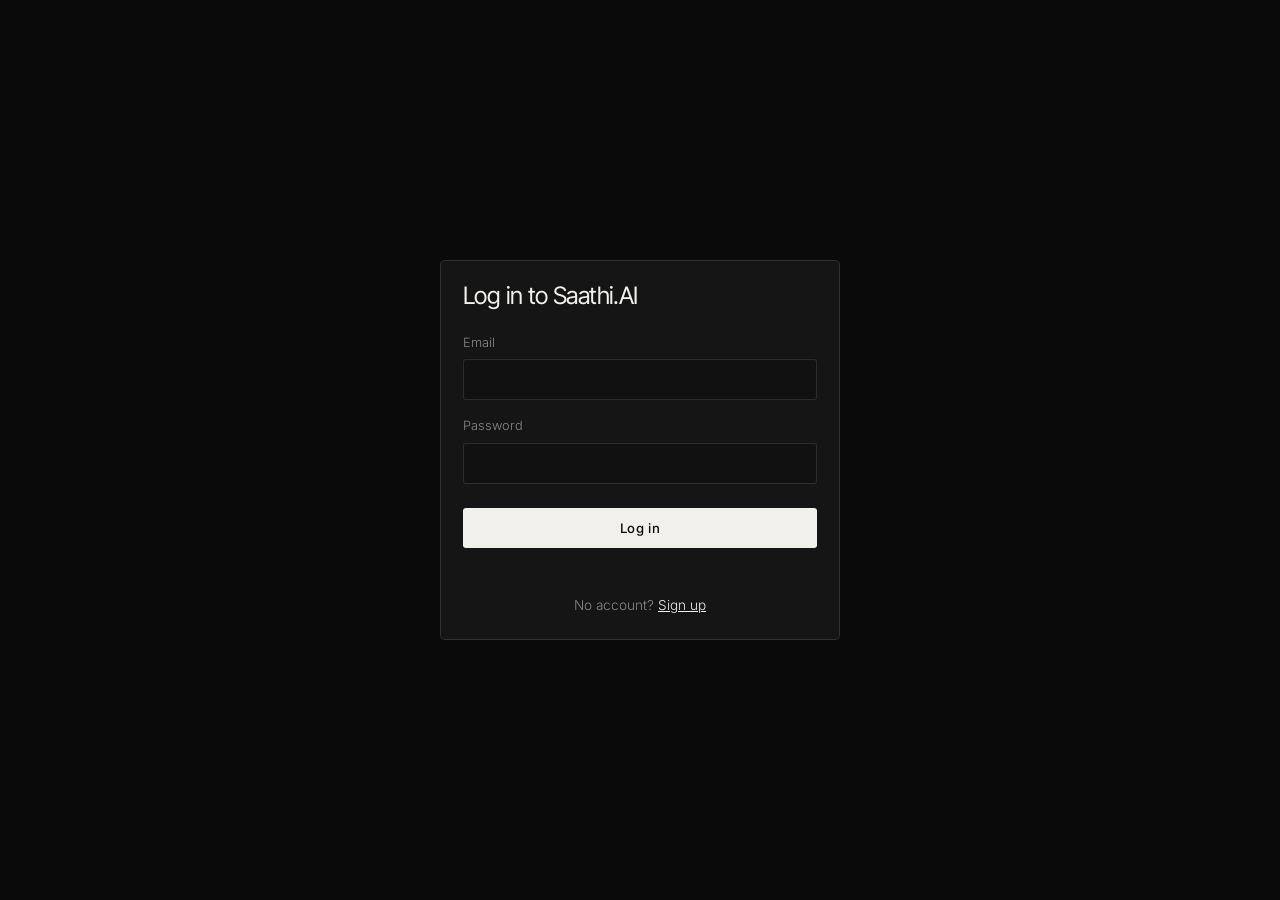
==== frontend/admin.html @ 020dacf7 "feat(auth): add teacher dashboard (history + syllabus) and admin dashboard" ====
<!DOCTYPE html>
<html lang="en" data-theme="dark">
<head>
  <meta charset="UTF-8" />
  <meta name="viewport" content="width=device-width, initial-scale=1.0" />
  <title>Saathi.AI · Admin</title>
  <link rel="preconnect" href="https://fonts.googleapis.com" />
  <link rel="preconnect" href="https://fonts.gstatic.com" crossorigin />
  <link href="https://fonts.googleapis.com/css2?family=Inter+Tight:wght@300;400;500;600&family=Inter:wght@300;400;500;600&display=swap" rel="stylesheet" />
  <link rel="stylesheet" href="css/main.css" />
  <link rel="stylesheet" href="css/dashboard.css" />
  <link rel="stylesheet" href="css/auth.css" />
</head>
<body>

<div class="dash-page">
  <div class="dash-header">
    <h1>Admin</h1>
    <button id="logout-btn" class="btn btn-ghost">Log out</button>
  </div>

  <div class="dash-section">
    <h2>Add teacher</h2>
    <form id="add-teacher-form" class="card" style="max-width: 400px;">
      <div class="auth-field">
        <label for="new-name">Name</label>
        <input type="text" id="new-name" required />
      </div>
      <div class="auth-field">
        <label for="new-email">Email</label>
        <input type="email" id="new-email" required />
      </div>
      <div class="auth-field">
        <label for="new-password">Password</label>
        <input type="password" id="new-password" required minlength="6" />
      </div>
      <button type="submit" class="btn btn-primary auth-submit">Add teacher</button>
      <div class="auth-error" id="add-error"></div>
    </form>
  </div>

  <div class="dash-section">
    <h2>Teachers</h2>
    <div class="teacher-list" id="teacher-list">
      <div class="history-empty">Loading…</div>
    </div>
  </div>
</div>

<script type="module" src="js/admin.js"></script>
</body>
</html>
---- frontend/css/main.css ----
/* =========================================================
   Saathi.AI · Design System (main.css)
   Luxury editorial · monochrome · hairline borders
   Shared by Teacher View (app) and Projector (display)
   ========================================================= */

@import url('https://fonts.googleapis.com/css2?family=Inter+Tight:wght@300;400;500;600&family=Inter:wght@300;400;500;600&family=Noto+Sans+Malayalam:wght@400;600&family=Noto+Sans+Devanagari:wght@400;600&display=swap');

/* ── CSS Variables ── */
:root {
  /* Dark (default) · near-black canvas, warm off-white ink */
  --bg-primary:   #0a0a0a;
  --bg-secondary: #111111;
  --bg-card:      #151515;
  --bg-hover:     #1c1c1c;
  --text-primary:   #f2f0eb;
  --text-secondary: #8a8884;
  --text-muted:     #56544f;
  --accent:       #f2f0eb;          /* monochrome · the ink is the accent */
  --accent-hover: #ffffff;
  --accent-ink:   #0a0a0a;          /* text on accent-filled surfaces */
  --accent-light: rgba(242, 240, 235, 0.07);
  --success: #7fd1a0;
  --warning: #e3c275;
  --danger:  #e89393;
  --border:        rgba(242, 240, 235, 0.12);
  --border-accent: rgba(242, 240, 235, 0.32);
  --shadow:    0 16px 48px rgba(0, 0, 0, 0.5);
  --shadow-sm: 0 4px 16px rgba(0, 0, 0, 0.4);
  --radius:    5px;
  --radius-sm: 3px;
  --radius-lg: 8px;
  --transition: 220ms cubic-bezier(0.22, 1, 0.36, 1);
  --font-display: 'Inter Tight', 'Inter', sans-serif;
  --font-body:    'Inter', 'Noto Sans Malayalam', 'Noto Sans Devanagari', sans-serif;
}

[data-theme="light"] {
  /* Light · warm paper, near-black ink */
  --bg-primary:   #f4f2ed;
  --bg-secondary: #eceae3;
  --bg-card:      #ffffff;
  --bg-hover:     #e6e3da;
  --text-primary:   #14130f;
  --text-secondary: #5c5a54;
  --text-muted:     #9a978f;
  --accent:       #14130f;
  --accent-hover: #000000;
  --accent-ink:   #f4f2ed;
  --accent-light: rgba(20, 19, 15, 0.06);
  --success: #2f8f5b;
  --warning: #b07d18;
  --danger:  #c0504a;
  --border:        rgba(20, 19, 15, 0.14);
  --border-accent: rgba(20, 19, 15, 0.34);
  --shadow:    0 16px 48px rgba(0, 0, 0, 0.12);
  --shadow-sm: 0 4px 16px rgba(0, 0, 0, 0.08);
}

/* ── Reset ── */
*, *::before, *::after {
  box-sizing: border-box;
  margin: 0;
  padding: 0;
}

html { scroll-behavior: smooth; }

body {
  font-family: var(--font-body);
  font-weight: 300;
  background: var(--bg-primary);
  color: var(--text-primary);
  line-height: 1.6;
  min-height: 100vh;
  -webkit-font-smoothing: antialiased;
  transition: background var(--transition), color var(--transition);
}

::selection { background: var(--text-primary); color: var(--bg-primary); }

/* ── Typography ── */
h1, h2, h3, h4, h5 {
  font-family: var(--font-display);
  font-weight: 400;
  line-height: 1.08;
  letter-spacing: -0.025em;
}
h1 { font-size: clamp(2rem, 5vw, 3.5rem); }
h2 { font-size: clamp(1.5rem, 3vw, 2.25rem); }
h3 { font-size: clamp(1.2rem, 2vw, 1.5rem); }
h4 { font-size: 1.1rem; }
p  { color: var(--text-secondary); }

a { color: var(--text-primary); text-decoration: none; transition: opacity var(--transition); }
a:hover { opacity: 0.7; }

/* ── Buttons ── */
.btn {
  display: inline-flex;
  align-items: center;
  gap: 8px;
  padding: 11px 22px;
  border-radius: var(--radius-sm);
  border: 1px solid transparent;
  cursor: pointer;
  font-family: var(--font-body);
  font-size: 0.82rem;
  font-weight: 500;
  letter-spacing: 0.02em;
  transition: all var(--transition);
  white-space: nowrap;
}

.btn-primary {
  background: var(--accent);
  color: var(--accent-ink);
}
.btn-primary:hover { background: var(--accent-hover); transform: translateY(-1px); }

.btn-secondary {
  background: transparent;
  color: var(--text-primary);
  border-color: var(--border);
}
.btn-secondary:hover { background: var(--bg-hover); border-color: var(--border-accent); }

.btn-ghost {
  background: transparent;
  color: var(--text-secondary);
  border-color: var(--border);
}
.btn-ghost:hover { background: var(--bg-hover); color: var(--text-primary); }

.btn-danger {
  background: transparent;
  color: var(--danger);
  border-color: color-mix(in srgb, var(--danger) 40%, transparent);
}
.btn-danger:hover { background: color-mix(in srgb, var(--danger) 12%, transparent); }

.btn-lg { padding: 15px 30px; font-size: 0.9rem; letter-spacing: 0.04em; }
.btn-sm { padding: 6px 14px; font-size: 0.75rem; }
.btn-icon { padding: 8px; border-radius: var(--radius-sm); }

.btn:disabled { opacity: 0.35; cursor: not-allowed; transform: none !important; }

/* ── Cards ── */
.card {
  background: var(--bg-card);
  border: 1px solid var(--border);
  border-radius: var(--radius);
  padding: 22px;
  transition: background var(--transition), border-color var(--transition);
}
.card-hover:hover { background: var(--bg-hover); border-color: var(--border-accent); }

/* ── Badge ── */
.badge {
  display: inline-flex;
  align-items: center;
  gap: 6px;
  padding: 4px 12px;
  border: 1px solid var(--border);
  border-radius: 100px;
  font-size: 0.68rem;
  font-weight: 500;
  text-transform: uppercase;
  letter-spacing: 0.12em;
  color: var(--text-secondary);
  background: var(--accent-light);
}
.badge-concept,
.badge-quiz,
.badge-translate,
.badge-activity,
.badge-unclear { color: var(--text-secondary); }

/* ── Spinner ── */
.spinner {
  display: inline-block;
  width: 18px; height: 18px;
  border: 1.5px solid var(--border);
  border-top-color: var(--text-primary);
  border-radius: 50%;
  animation: spin 0.7s linear infinite;
}
@keyframes spin { to { transform: rotate(360deg); } }

/* ── Pulse animation (mic) ── */
@keyframes pulse-ring {
  0%   { transform: scale(1); opacity: 0.7; }
  100% { transform: scale(1.7); opacity: 0; }
}
.pulse::after {
  content: '';
  position: absolute;
  inset: 0;
  border-radius: inherit;
  background: var(--danger);
  animation: pulse-ring 1.3s ease-out infinite;
  z-index: -1;
}

/* ── Scrollbar ── */
::-webkit-scrollbar { width: 6px; height: 6px; }
::-webkit-scrollbar-track { background: transparent; }
::-webkit-scrollbar-thumb { background: var(--border); border-radius: 3px; }
::-webkit-scrollbar-thumb:hover { background: var(--text-muted); }

/* ── Utility classes ── */
.sr-only { position: absolute; width: 1px; height: 1px; overflow: hidden; clip: rect(0,0,0,0); }
.flex     { display: flex; }
.flex-col { flex-direction: column; }
.items-center { align-items: center; }
.justify-between { justify-content: space-between; }
.gap-8  { gap: 8px; }
.gap-12 { gap: 12px; }
.gap-16 { gap: 16px; }
.text-accent   { color: var(--text-primary); }
.text-muted    { color: var(--text-muted); }
.text-success  { color: var(--success); }
.text-danger   { color: var(--danger); }
.text-warning  { color: var(--warning); }
.text-sm { font-size: 0.875rem; }
.text-xs { font-size: 0.75rem; }
.font-bold { font-weight: 600; }
.font-semibold { font-weight: 500; }
.truncate { overflow: hidden; text-overflow: ellipsis; white-space: nowrap; }
.hidden { display: none !important; }
---- frontend/css/dashboard.css ----
/* dashboard.css · Teacher/admin dashboard shared layout — builds on main.css tokens */

.dash-page {
  min-height: 100vh;
  padding: 32px 24px;
  max-width: 900px;
  margin: 0 auto;
}

.dash-header {
  display: flex;
  align-items: center;
  justify-content: space-between;
  margin-bottom: 32px;
}

.dash-header h1 {
  font-size: 1.4rem;
}

.dash-section {
  margin-bottom: 40px;
}

.dash-section h2 {
  font-size: 1.05rem;
  margin-bottom: 14px;
}

.history-list,
.teacher-list {
  display: flex;
  flex-direction: column;
  gap: 10px;
}

.history-item {
  display: flex;
  justify-content: space-between;
  align-items: center;
  gap: 12px;
}

.history-item .meta {
  font-size: 0.8rem;
  color: var(--text-secondary);
  margin-top: 2px;
}

.history-empty {
  color: var(--text-muted);
  padding: 32px 0;
  text-align: center;
}

.syllabus-controls {
  display: flex;
  gap: 12px;
  margin-bottom: 12px;
  flex-wrap: wrap;
}

.syllabus-controls select {
  padding: 8px 10px;
  border-radius: var(--radius-sm);
  border: 1px solid var(--border);
  background: var(--bg-secondary);
  color: var(--text-primary);
  font-family: var(--font-body);
  font-size: 0.85rem;
}

.syllabus-textarea {
  width: 100%;
  min-height: 220px;
  padding: 14px;
  border-radius: var(--radius-sm);
  border: 1px solid var(--border);
  background: var(--bg-secondary);
  color: var(--text-primary);
  font-family: var(--font-body);
  font-size: 0.9rem;
  line-height: 1.6;
  resize: vertical;
}

.syllabus-textarea:focus {
  outline: none;
  border-color: var(--border-accent);
}

.syllabus-footer {
  display: flex;
  align-items: center;
  gap: 14px;
  margin-top: 12px;
}

.syllabus-status {
  font-size: 0.8rem;
  color: var(--text-muted);
}
---- frontend/css/auth.css ----
/* auth.css · Login/signup page layout — builds on main.css tokens */

.auth-page {
  min-height: 100vh;
  display: flex;
  align-items: center;
  justify-content: center;
  padding: 24px;
}

.auth-card {
  width: 100%;
  max-width: 400px;
}

.auth-card h1 {
  font-size: 1.5rem;
  margin-bottom: 24px;
}

.auth-field {
  margin-bottom: 16px;
}

.auth-field label {
  display: block;
  font-size: 0.8rem;
  color: var(--text-secondary);
  margin-bottom: 6px;
}

.auth-field input {
  width: 100%;
  padding: 10px 12px;
  border-radius: var(--radius-sm);
  border: 1px solid var(--border);
  background: var(--bg-secondary);
  color: var(--text-primary);
  font-family: var(--font-body);
  font-size: 0.95rem;
}

.auth-field input:focus {
  outline: none;
  border-color: var(--border-accent);
}

.auth-submit {
  width: 100%;
  justify-content: center;
  margin-top: 8px;
}

.auth-error {
  color: var(--danger);
  font-size: 0.82rem;
  margin-top: 12px;
  min-height: 1.2em;
}

.auth-switch {
  margin-top: 20px;
  font-size: 0.85rem;
  text-align: center;
  color: var(--text-secondary);
}

.auth-switch a {
  text-decoration: underline;
}
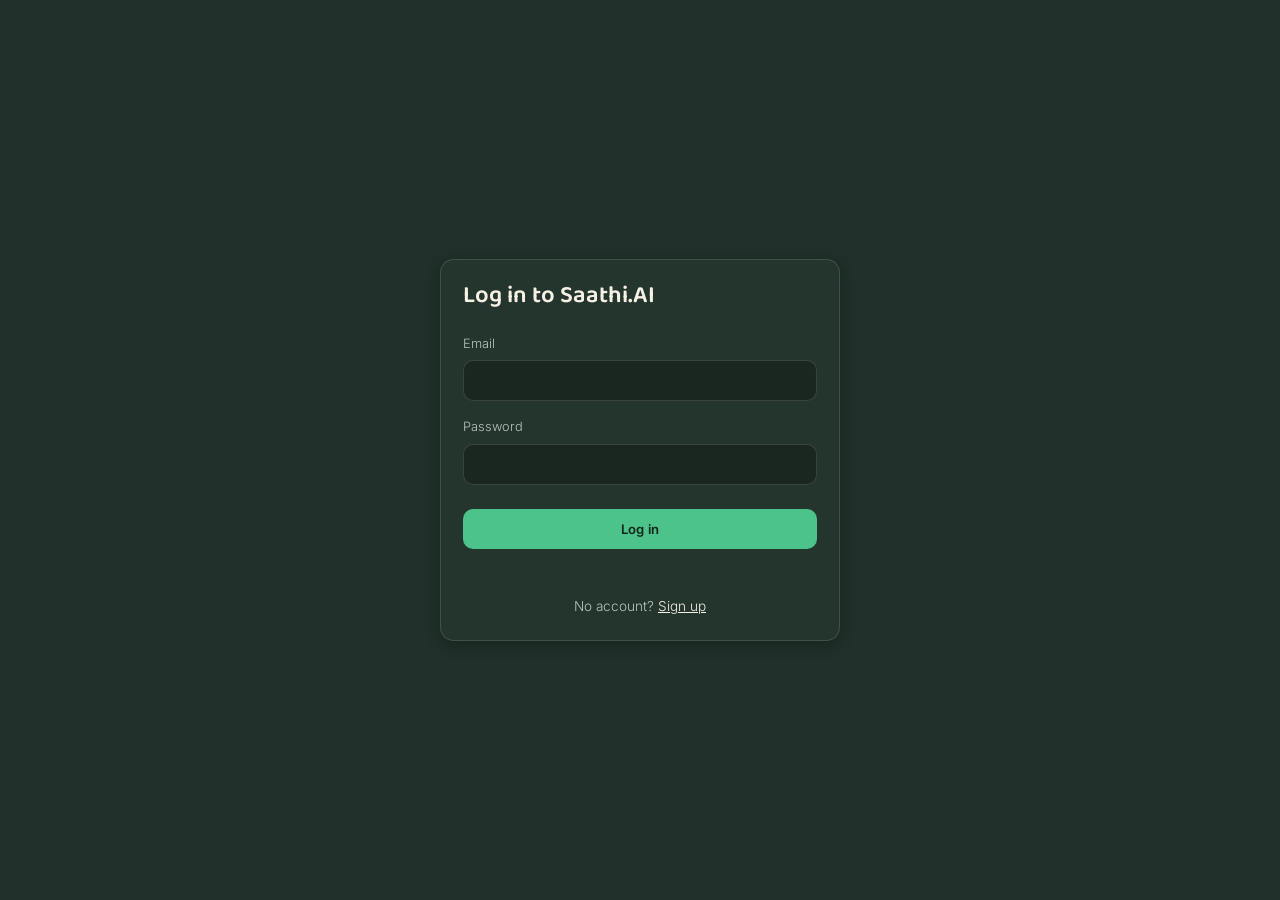
==== commit b4c41e31: "Redesign visual system for a classroom audience, add admin analytics Design: replaces the near-black" ====
--- a/frontend/admin.html
+++ b/frontend/admin.html
@@ -6,7 +6,7 @@
   <title>Saathi.AI · Admin</title>
   <link rel="preconnect" href="https://fonts.googleapis.com" />
   <link rel="preconnect" href="https://fonts.gstatic.com" crossorigin />
-  <link href="https://fonts.googleapis.com/css2?family=Inter+Tight:wght@300;400;500;600&family=Inter:wght@300;400;500;600&display=swap" rel="stylesheet" />
+  <link href="https://fonts.googleapis.com/css2?family=Baloo+2:wght@500;600;700;800&family=Inter:wght@300;400;500;600&display=swap" rel="stylesheet" />
   <link rel="stylesheet" href="css/main.css" />
   <link rel="stylesheet" href="css/dashboard.css" />
   <link rel="stylesheet" href="css/auth.css" />
@@ -17,6 +17,34 @@
   <div class="dash-header">
     <h1>Admin</h1>
     <button id="logout-btn" class="btn btn-ghost">Log out</button>
+  </div>
+
+  <div class="dash-section">
+    <div class="bento-grid" id="admin-stats">
+      <div class="bento-card">
+        <div class="bento-card-header"><span class="bento-icon">✓</span><span class="bento-label">Teachers</span></div>
+        <div class="bento-count-row">
+          <div><div class="bento-stat-num" id="stat-total-teachers">0</div><div class="bento-stat-label">total</div></div>
+          <div><div class="bento-stat-num" id="stat-active-teachers">0</div><div class="bento-stat-label">active</div></div>
+        </div>
+      </div>
+      <div class="bento-card">
+        <div class="bento-card-header"><span class="bento-icon">▶</span><span class="bento-label">AI sessions</span></div>
+        <div class="bento-stat-num" id="stat-total-sessions" style="text-align:center;">0</div>
+      </div>
+      <div class="bento-card">
+        <div class="bento-card-header"><span class="bento-icon">◐</span><span class="bento-label">Classes scheduled</span></div>
+        <div class="bento-stat-num" id="stat-total-scheduled" style="text-align:center;">0</div>
+      </div>
+    </div>
+  </div>
+
+  <div class="dash-section">
+    <h2>Grade &amp; subject coverage</h2>
+    <p class="text-sm text-muted" style="margin-bottom:14px;">Which teachers have prepared a syllabus for each grade and subject. Empty cells are gaps with no teacher currently assigned.</p>
+    <div class="card" style="overflow-x:auto;">
+      <table class="coverage-table" id="coverage-table"></table>
+    </div>
   </div>
 
   <div class="dash-section">
--- a/frontend/css/main.css
+++ b/frontend/css/main.css
@@ -1,60 +1,66 @@
 /* =========================================================
    Saathi.AI · Design System (main.css)
-   Luxury editorial · monochrome · hairline borders
+   Notebook paper by day, chalkboard by night
    Shared by Teacher View (app) and Projector (display)
    ========================================================= */
 
-@import url('https://fonts.googleapis.com/css2?family=Inter+Tight:wght@300;400;500;600&family=Inter:wght@300;400;500;600&family=Noto+Sans+Malayalam:wght@400;600&family=Noto+Sans+Devanagari:wght@400;600&display=swap');
+@import url('https://fonts.googleapis.com/css2?family=Baloo+2:wght@500;600;700;800&family=Inter:wght@300;400;500;600&family=Noto+Sans+Malayalam:wght@400;600&family=Noto+Sans+Devanagari:wght@400;600&display=swap');
 
 /* ── CSS Variables ── */
 :root {
-  /* Dark (default) · near-black canvas, warm off-white ink */
-  --bg-primary:   #0a0a0a;
-  --bg-secondary: #111111;
-  --bg-card:      #151515;
-  --bg-hover:     #1c1c1c;
-  --text-primary:   #f2f0eb;
-  --text-secondary: #8a8884;
-  --text-muted:     #56544f;
-  --accent:       #f2f0eb;          /* monochrome · the ink is the accent */
-  --accent-hover: #ffffff;
-  --accent-ink:   #0a0a0a;          /* text on accent-filled surfaces */
-  --accent-light: rgba(242, 240, 235, 0.07);
-  --success: #7fd1a0;
-  --warning: #e3c275;
-  --danger:  #e89393;
-  --border:        rgba(242, 240, 235, 0.12);
-  --border-accent: rgba(242, 240, 235, 0.32);
-  --shadow:    0 16px 48px rgba(0, 0, 0, 0.5);
-  --shadow-sm: 0 4px 16px rgba(0, 0, 0, 0.4);
-  --radius:    5px;
-  --radius-sm: 3px;
-  --radius-lg: 8px;
+  /* Dark (default) · slate chalkboard, chalk-white ink, bright chalk accents */
+  --bg-primary:   #21302a;
+  --bg-secondary: #1a2620;
+  --bg-card:      #24352d;
+  --bg-hover:     #2c4038;
+  --text-primary:   #f6f1e4;
+  --text-secondary: #b9c4bc;
+  --text-muted:     #7c8a82;
+  --accent:       #4cc38a;          /* chalk green */
+  --accent-hover: #63d89e;
+  --accent-ink:   #14231c;          /* text on accent-filled surfaces */
+  --accent-light: rgba(76, 195, 138, 0.16);
+  --secondary:    #ffb13c;          /* marigold */
+  --sky:          #5cb8ff;
+  --pink:         #ff8fb3;
+  --success: #4cc38a;
+  --warning: #ffb13c;
+  --danger:  #ff7a6b;
+  --border:        rgba(246, 241, 228, 0.14);
+  --border-accent: rgba(246, 241, 228, 0.34);
+  --shadow:    0 16px 40px rgba(10, 18, 14, 0.45);
+  --shadow-sm: 0 4px 14px rgba(10, 18, 14, 0.35);
+  --radius:    14px;
+  --radius-sm: 10px;
+  --radius-lg: 20px;
   --transition: 220ms cubic-bezier(0.22, 1, 0.36, 1);
-  --font-display: 'Inter Tight', 'Inter', sans-serif;
+  --font-display: 'Baloo 2', 'Inter', sans-serif;
   --font-body:    'Inter', 'Noto Sans Malayalam', 'Noto Sans Devanagari', sans-serif;
 }
 
 [data-theme="light"] {
-  /* Light · warm paper, near-black ink */
-  --bg-primary:   #f4f2ed;
-  --bg-secondary: #eceae3;
+  /* Light · warm notebook paper, pencil-brown ink, bright chalk accents */
+  --bg-primary:   #fff8ec;
+  --bg-secondary: #fbf0dc;
   --bg-card:      #ffffff;
-  --bg-hover:     #e6e3da;
-  --text-primary:   #14130f;
-  --text-secondary: #5c5a54;
-  --text-muted:     #9a978f;
-  --accent:       #14130f;
-  --accent-hover: #000000;
-  --accent-ink:   #f4f2ed;
-  --accent-light: rgba(20, 19, 15, 0.06);
-  --success: #2f8f5b;
-  --warning: #b07d18;
-  --danger:  #c0504a;
-  --border:        rgba(20, 19, 15, 0.14);
-  --border-accent: rgba(20, 19, 15, 0.34);
-  --shadow:    0 16px 48px rgba(0, 0, 0, 0.12);
-  --shadow-sm: 0 4px 16px rgba(0, 0, 0, 0.08);
+  --bg-hover:     #fdefd8;
+  --text-primary:   #2b2118;
+  --text-secondary: #6b5d4f;
+  --text-muted:     #a69a89;
+  --accent:       #2fa36b;
+  --accent-hover: #268a5a;
+  --accent-ink:   #ffffff;
+  --accent-light: rgba(47, 163, 107, 0.12);
+  --secondary:    #ff9f1c;
+  --sky:          #3fa9f5;
+  --pink:         #ff6fa8;
+  --success: #2fa36b;
+  --warning: #e08e00;
+  --danger:  #e1503f;
+  --border:        rgba(43, 33, 24, 0.13);
+  --border-accent: rgba(43, 33, 24, 0.30);
+  --shadow:    0 16px 40px rgba(107, 74, 26, 0.14);
+  --shadow-sm: 0 4px 14px rgba(107, 74, 26, 0.10);
 }
 
 /* ── Reset ── */
@@ -82,9 +88,8 @@
 /* ── Typography ── */
 h1, h2, h3, h4, h5 {
   font-family: var(--font-display);
-  font-weight: 400;
-  line-height: 1.08;
-  letter-spacing: -0.025em;
+  font-weight: 600;
+  line-height: 1.15;
 }
 h1 { font-size: clamp(2rem, 5vw, 3.5rem); }
 h2 { font-size: clamp(1.5rem, 3vw, 2.25rem); }
@@ -115,11 +120,12 @@
 .btn-primary {
   background: var(--accent);
   color: var(--accent-ink);
+  font-weight: 600;
 }
 .btn-primary:hover { background: var(--accent-hover); transform: translateY(-1px); }
 
 .btn-secondary {
-  background: transparent;
+  background: var(--bg-card);
   color: var(--text-primary);
   border-color: var(--border);
 }
@@ -139,8 +145,8 @@
 }
 .btn-danger:hover { background: color-mix(in srgb, var(--danger) 12%, transparent); }
 
-.btn-lg { padding: 15px 30px; font-size: 0.9rem; letter-spacing: 0.04em; }
-.btn-sm { padding: 6px 14px; font-size: 0.75rem; }
+.btn-lg { padding: 15px 30px; font-size: 0.95rem; }
+.btn-sm { padding: 7px 16px; font-size: 0.8rem; }
 .btn-icon { padding: 8px; border-radius: var(--radius-sm); }
 
 .btn:disabled { opacity: 0.35; cursor: not-allowed; transform: none !important; }
@@ -151,30 +157,29 @@
   border: 1px solid var(--border);
   border-radius: var(--radius);
   padding: 22px;
-  transition: background var(--transition), border-color var(--transition);
-}
-.card-hover:hover { background: var(--bg-hover); border-color: var(--border-accent); }
+  box-shadow: var(--shadow-sm);
+  transition: background var(--transition), border-color var(--transition), transform var(--transition);
+}
+.card-hover:hover { background: var(--bg-hover); border-color: var(--border-accent); transform: translateY(-2px); }
 
 /* ── Badge ── */
 .badge {
   display: inline-flex;
   align-items: center;
   gap: 6px;
-  padding: 4px 12px;
-  border: 1px solid var(--border);
+  padding: 5px 13px;
+  border: 1px solid transparent;
   border-radius: 100px;
-  font-size: 0.68rem;
-  font-weight: 500;
-  text-transform: uppercase;
-  letter-spacing: 0.12em;
-  color: var(--text-secondary);
+  font-size: 0.74rem;
+  font-weight: 600;
+  color: var(--text-primary);
   background: var(--accent-light);
 }
-.badge-concept,
-.badge-quiz,
-.badge-translate,
-.badge-activity,
-.badge-unclear { color: var(--text-secondary); }
+.badge-concept   { color: var(--accent-ink);  background: var(--accent); }
+.badge-quiz      { color: var(--accent-ink);  background: var(--secondary); }
+.badge-translate { color: var(--accent-ink);  background: var(--sky); }
+.badge-activity  { color: var(--accent-ink);  background: var(--pink); }
+.badge-unclear   { color: var(--text-secondary); background: var(--accent-light); }
 
 /* ── Spinner ── */
 .spinner {
--- a/frontend/css/dashboard.css
+++ b/frontend/css/dashboard.css
@@ -100,3 +100,332 @@
   font-size: 0.8rem;
   color: var(--text-muted);
 }
+
+.tt-controls {
+  display: flex;
+  gap: 16px;
+  margin-bottom: 14px;
+  flex-wrap: wrap;
+}
+
+.tt-field {
+  display: flex;
+  flex-direction: column;
+  gap: 6px;
+}
+
+.tt-field label {
+  font-size: 0.78rem;
+  color: var(--text-secondary);
+}
+
+.tt-field input,
+.tt-field select {
+  padding: 8px 10px;
+  border-radius: var(--radius-sm);
+  border: 1px solid var(--border);
+  background: var(--bg-secondary);
+  color: var(--text-primary);
+  font-family: var(--font-body);
+  font-size: 0.85rem;
+}
+
+.tt-progress {
+  margin-top: 18px;
+}
+
+.tt-progress-bar {
+  width: 100%;
+  height: 8px;
+  border-radius: 4px;
+  background: var(--bg-secondary);
+  border: 1px solid var(--border);
+  overflow: hidden;
+}
+
+.tt-progress-fill {
+  height: 100%;
+  background: var(--accent);
+  transition: width var(--transition);
+}
+
+.tt-progress-text {
+  margin-top: 8px;
+  font-size: 0.85rem;
+  color: var(--text-secondary);
+}
+
+.tt-calendar {
+  margin-top: 18px;
+}
+
+.tt-cal-header {
+  display: flex;
+  align-items: center;
+  justify-content: space-between;
+  margin-bottom: 12px;
+}
+
+.tt-cal-title {
+  font-family: var(--font-display);
+  font-size: 1rem;
+}
+
+.tt-cal-grid {
+  display: grid;
+  grid-template-columns: repeat(7, 1fr);
+  gap: 4px;
+}
+
+.tt-cal-dow {
+  text-align: center;
+  font-size: 0.7rem;
+  text-transform: uppercase;
+  letter-spacing: 0.04em;
+  color: var(--text-muted);
+  padding-bottom: 6px;
+}
+
+.tt-cal-day {
+  min-height: 64px;
+  border-radius: var(--radius-sm);
+  border: 1px solid var(--border);
+  background: var(--bg-secondary);
+  padding: 6px;
+  font-size: 0.75rem;
+  cursor: default;
+}
+
+.tt-cal-day.tt-empty {
+  border-color: transparent;
+  background: transparent;
+}
+
+.tt-cal-day .tt-cal-daynum {
+  color: var(--text-secondary);
+  font-size: 0.7rem;
+}
+
+.tt-cal-day.tt-has-class {
+  cursor: pointer;
+  border-color: var(--border-accent);
+}
+
+.tt-cal-day.tt-has-class:hover {
+  background: var(--bg-hover);
+}
+
+.tt-cal-day.tt-done {
+  opacity: 0.5;
+}
+
+.tt-cal-chip {
+  margin-top: 4px;
+  font-size: 0.68rem;
+  line-height: 1.3;
+  color: var(--text-primary);
+  overflow: hidden;
+  display: -webkit-box;
+  -webkit-line-clamp: 2;
+  -webkit-box-orient: vertical;
+}
+
+.tt-cal-day.tt-today {
+  border-color: var(--accent);
+}
+
+.tt-detail {
+  margin-top: 16px;
+}
+
+.tt-detail-header {
+  display: flex;
+  justify-content: space-between;
+  align-items: center;
+  font-family: var(--font-display);
+  font-size: 1rem;
+  margin-bottom: 8px;
+}
+
+/* ── Bento overview ── */
+.bento-grid {
+  display: grid;
+  grid-template-columns: repeat(4, 1fr);
+  gap: 14px;
+}
+
+@media (max-width: 640px) {
+  .bento-grid { grid-template-columns: 1fr; }
+  .bento-hero { grid-column: span 1 !important; }
+}
+
+.bento-card {
+  grid-column: span 1;
+  background: var(--bg-card);
+  border: 1px solid var(--border);
+  border-radius: var(--radius);
+  padding: 18px;
+  opacity: 0;
+  transform: translateY(10px);
+  animation: bento-in 0.5s cubic-bezier(0.22, 1, 0.36, 1) forwards;
+  transition: border-color var(--transition), transform var(--transition);
+}
+
+.bento-card:hover {
+  border-color: var(--border-accent);
+  transform: translateY(-2px);
+}
+
+.bento-grid .bento-card:nth-child(1) { animation-delay: 0ms; }
+.bento-grid .bento-card:nth-child(2) { animation-delay: 90ms; }
+.bento-grid .bento-card:nth-child(3) { animation-delay: 180ms; }
+
+@keyframes bento-in {
+  to { opacity: 1; transform: translateY(0); }
+}
+
+.bento-hero {
+  grid-column: span 2;
+  display: flex;
+  flex-direction: column;
+  justify-content: space-between;
+}
+
+.bento-card-header {
+  display: flex;
+  align-items: center;
+  gap: 8px;
+  margin-bottom: 14px;
+}
+
+.bento-icon {
+  display: inline-flex;
+  align-items: center;
+  justify-content: center;
+  width: 22px;
+  height: 22px;
+  border-radius: 50%;
+  background: var(--accent-light);
+  font-size: 0.7rem;
+}
+
+.bento-label {
+  font-size: 0.8rem;
+  font-weight: 600;
+  color: var(--text-secondary);
+}
+
+.bento-next-empty {
+  color: var(--text-muted);
+  font-size: 0.9rem;
+}
+
+.bento-next-topic {
+  font-family: var(--font-display);
+  font-size: 1.3rem;
+  margin-bottom: 4px;
+}
+
+.bento-next-meta {
+  font-size: 0.82rem;
+  color: var(--text-secondary);
+  margin-bottom: 14px;
+}
+
+.bento-ring-wrap {
+  position: relative;
+  width: 88px;
+  height: 88px;
+  margin: 0 auto;
+}
+
+.bento-ring {
+  width: 100%;
+  height: 100%;
+  transform: rotate(-90deg);
+}
+
+.bento-ring .ring-bg,
+.bento-ring .ring-fill {
+  fill: none;
+  stroke-width: 8;
+}
+
+.bento-ring .ring-bg {
+  stroke: var(--border);
+}
+
+.bento-ring .ring-fill {
+  stroke: var(--accent);
+  stroke-linecap: round;
+  stroke-dasharray: 263.9;
+  stroke-dashoffset: 263.9;
+  transition: stroke-dashoffset 0.9s cubic-bezier(0.22, 1, 0.36, 1);
+}
+
+.bento-ring-text {
+  position: absolute;
+  inset: 0;
+  display: flex;
+  align-items: center;
+  justify-content: center;
+  font-family: var(--font-display);
+  font-size: 1.1rem;
+}
+
+.bento-count-row {
+  display: flex;
+  justify-content: space-around;
+  text-align: center;
+}
+
+.bento-stat-num {
+  font-family: var(--font-display);
+  font-size: 1.8rem;
+}
+
+.bento-stat-label {
+  font-size: 0.72rem;
+  color: var(--text-muted);
+  text-transform: uppercase;
+  letter-spacing: 0.04em;
+}
+
+/* ── Admin coverage table ── */
+.coverage-table {
+  width: 100%;
+  border-collapse: separate;
+  border-spacing: 4px;
+  font-size: 0.82rem;
+  white-space: nowrap;
+}
+
+.coverage-table th {
+  font-weight: 600;
+  color: var(--text-secondary);
+  text-align: left;
+  padding: 8px 10px;
+}
+
+.coverage-row-label {
+  white-space: nowrap;
+}
+
+.coverage-cell {
+  padding: 10px 12px;
+  border-radius: var(--radius-sm);
+  min-width: 90px;
+  white-space: normal;
+}
+
+.coverage-cell.covered {
+  background: var(--accent-light);
+  color: var(--text-primary);
+  font-weight: 500;
+}
+
+.coverage-cell.gap {
+  background: var(--bg-secondary);
+  color: var(--text-muted);
+  text-align: center;
+}
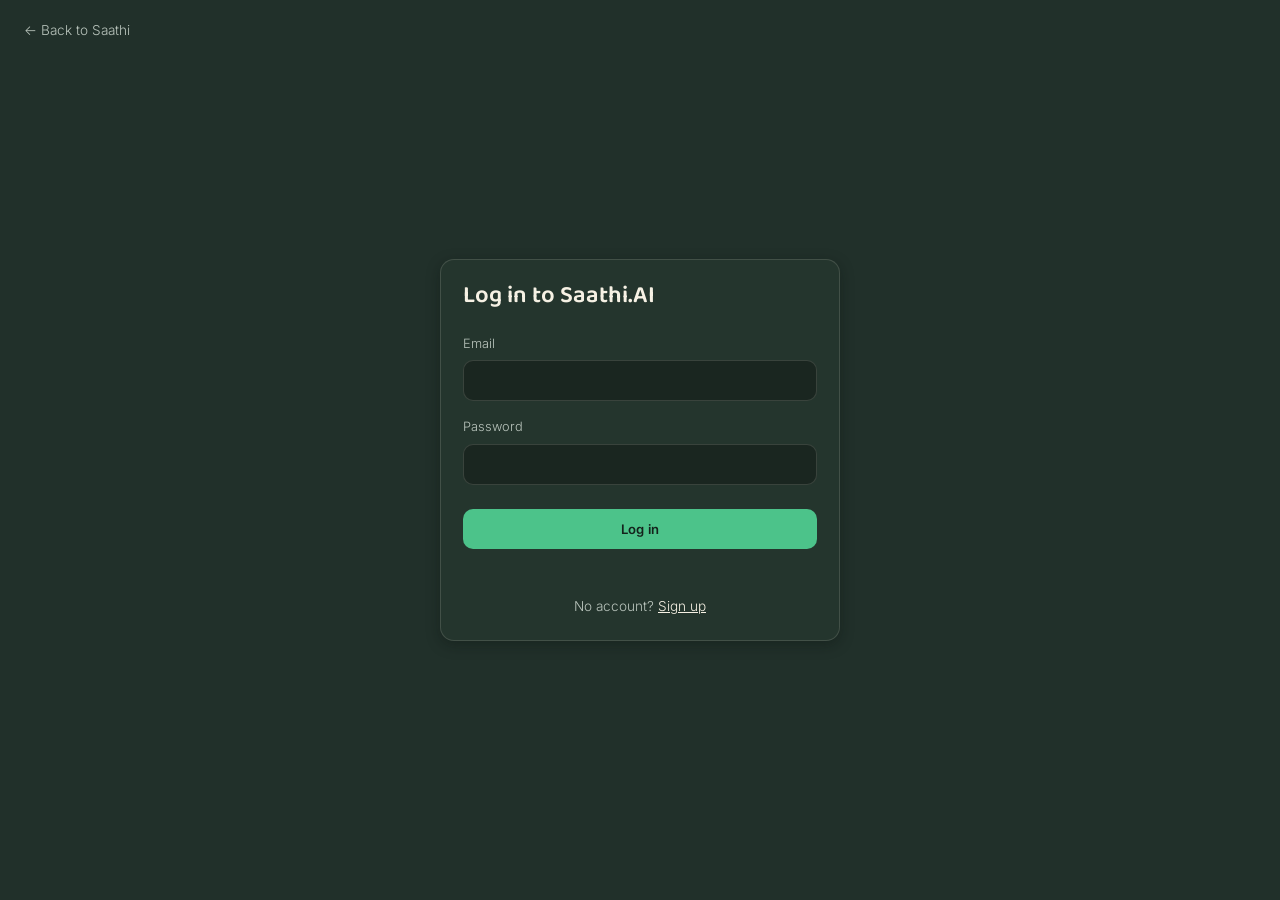
==== commit 0a077c56: "Logout returns to landing page without back-button access; add home links Co-Authored-By: Claude Son" ====
--- a/frontend/admin.html
+++ b/frontend/admin.html
@@ -16,7 +16,10 @@
 <div class="dash-page">
   <div class="dash-header">
     <h1>Admin</h1>
-    <button id="logout-btn" class="btn btn-ghost">Log out</button>
+    <div class="flex gap-12 items-center">
+      <a href="index.html" class="btn btn-ghost">Home</a>
+      <button id="logout-btn" class="btn btn-ghost">Log out</button>
+    </div>
   </div>
 
   <div class="dash-section">
@@ -40,10 +43,104 @@
   </div>
 
   <div class="dash-section">
+    <div class="flex items-center justify-between" style="margin-bottom:14px;">
+      <h2 style="margin:0;">Teacher progress</h2>
+      <button id="export-report-btn" class="btn btn-secondary btn-sm">Download report (CSV)</button>
+    </div>
+    <p class="text-sm text-muted" style="margin-bottom:14px;">
+      How far each teacher is through their timetable, and how many classes they have this week.
+      Anyone well behind the others needs a conversation.
+    </p>
+    <div class="card" style="overflow-x:auto;">
+      <table class="coverage-table" id="progress-table"></table>
+    </div>
+  </div>
+
+  <div class="dash-section">
+    <h2>Usage, last 14 days</h2>
+    <p class="text-sm text-muted" style="margin-bottom:14px;">AI lessons generated each day across all teachers.</p>
+    <div class="card">
+      <div class="activity-chart" id="activity-chart"></div>
+    </div>
+  </div>
+
+  <div class="dash-section">
     <h2>Grade &amp; subject coverage</h2>
     <p class="text-sm text-muted" style="margin-bottom:14px;">Which teachers have prepared a syllabus for each grade and subject. Empty cells are gaps with no teacher currently assigned.</p>
     <div class="card" style="overflow-x:auto;">
       <table class="coverage-table" id="coverage-table"></table>
+    </div>
+  </div>
+
+  <div class="dash-section">
+    <h2>Upcoming classes</h2>
+    <p class="text-sm text-muted" style="margin-bottom:14px;">
+      What every teacher is teaching over the next few days. Edits here show up in that teacher's own dashboard and calendar.
+    </p>
+    <div class="card">
+      <div class="tt-controls">
+        <div class="tt-field">
+          <label for="admin-sched-days">Show next</label>
+          <select id="admin-sched-days">
+            <option value="1">1 day</option>
+            <option value="3">3 days</option>
+            <option value="7" selected>7 days</option>
+            <option value="30">30 days</option>
+          </select>
+        </div>
+      </div>
+      <table class="coverage-table" id="admin-schedule-table"></table>
+      <div id="admin-schedule-empty" class="history-empty">No classes scheduled in this window.</div>
+
+      <h3 style="font-size:0.95rem; margin:24px 0 10px;">Add a class</h3>
+      <form id="admin-add-class-form">
+        <div class="tt-controls">
+          <div class="tt-field">
+            <label for="ac-teacher">Teacher</label>
+            <select id="ac-teacher" required></select>
+          </div>
+          <div class="tt-field">
+            <label for="ac-grade">Class</label>
+            <select id="ac-grade">
+              <option value="8">Class 8</option>
+              <option value="9">Class 9</option>
+              <option value="10" selected>Class 10</option>
+              <option value="11">Class 11</option>
+              <option value="12">Class 12</option>
+            </select>
+          </div>
+          <div class="tt-field">
+            <label for="ac-subject">Subject</label>
+            <select id="ac-subject">
+              <option value="science" selected>Science</option>
+              <option value="mathematics">Mathematics</option>
+              <option value="history">History</option>
+              <option value="geography">Geography</option>
+              <option value="political science">Political Science</option>
+              <option value="economics">Economics</option>
+              <option value="english">English</option>
+            </select>
+          </div>
+          <div class="tt-field">
+            <label for="ac-date">Date</label>
+            <input type="date" id="ac-date" required />
+          </div>
+        </div>
+        <div class="tt-controls">
+          <div class="tt-field" style="flex:1;">
+            <label for="ac-chapter">Chapter</label>
+            <input type="text" id="ac-chapter" required placeholder="e.g. Chapter 3: Gravitation" />
+          </div>
+          <div class="tt-field" style="flex:1;">
+            <label for="ac-focus">Focus (optional)</label>
+            <input type="text" id="ac-focus" placeholder="What this session covers" />
+          </div>
+        </div>
+        <div class="syllabus-footer">
+          <button type="submit" class="btn btn-primary btn-sm">Add class</button>
+          <span id="admin-add-class-status" class="syllabus-status"></span>
+        </div>
+      </form>
     </div>
   </div>
 
--- a/frontend/css/dashboard.css
+++ b/frontend/css/dashboard.css
@@ -429,3 +429,41 @@
   color: var(--text-muted);
   text-align: center;
 }
+
+/* ── Admin usage chart ── */
+.activity-chart {
+  display: flex;
+  align-items: flex-end;
+  gap: 6px;
+  height: 140px;
+}
+
+.activity-col {
+  flex: 1;
+  display: flex;
+  flex-direction: column;
+  align-items: center;
+  justify-content: flex-end;
+  height: 100%;
+  min-width: 0;
+}
+
+.activity-bar {
+  width: 100%;
+  max-width: 28px;
+  background: var(--accent);
+  border-radius: var(--radius-sm) var(--radius-sm) 0 0;
+  transition: height var(--transition);
+}
+
+.activity-count {
+  font-size: 0.7rem;
+  color: var(--text-secondary);
+  height: 14px;
+}
+
+.activity-label {
+  font-size: 0.68rem;
+  color: var(--text-muted);
+  margin-top: 6px;
+}
--- a/frontend/css/auth.css
+++ b/frontend/css/auth.css
@@ -68,3 +68,16 @@
 .auth-switch a {
   text-decoration: underline;
 }
+
+.auth-home-link {
+  position: absolute;
+  top: 20px;
+  left: 24px;
+  font-size: 0.85rem;
+  color: var(--text-secondary);
+  text-decoration: none;
+}
+
+.auth-home-link:hover {
+  color: var(--text-primary);
+}
